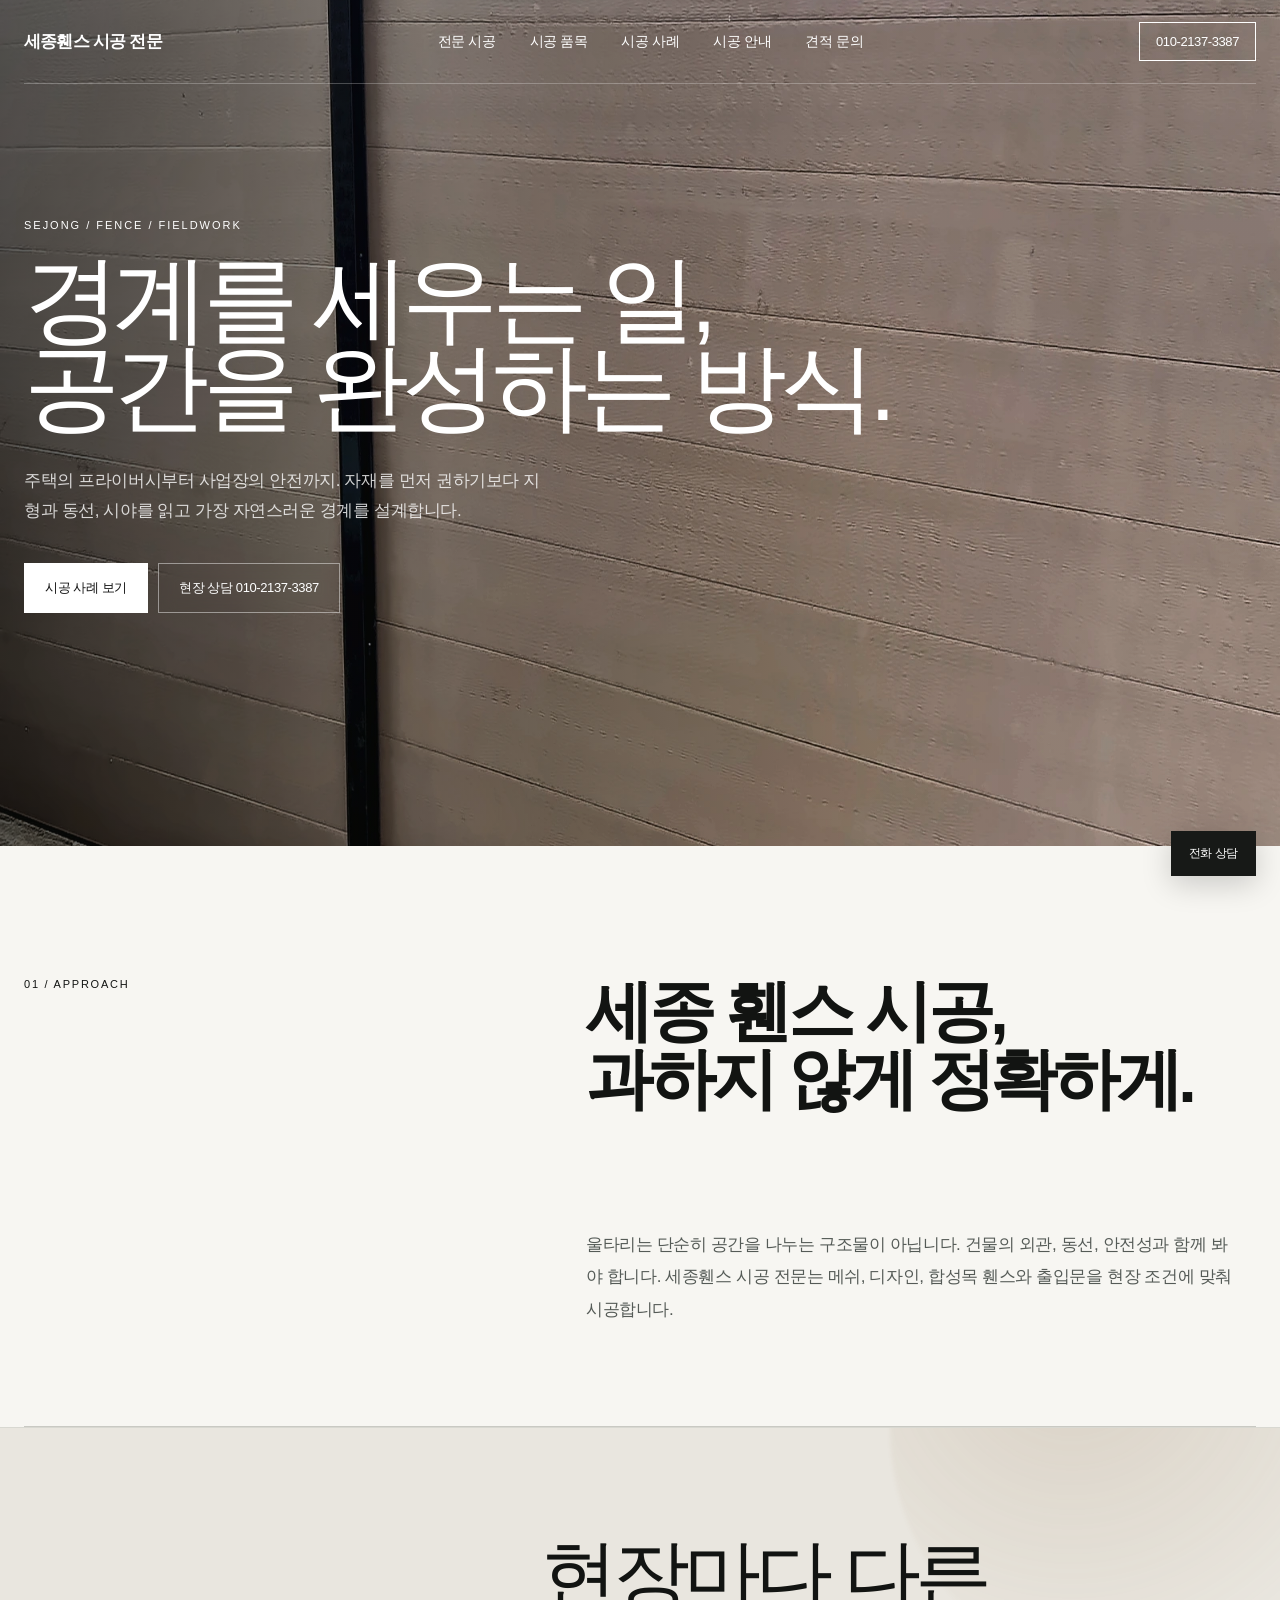
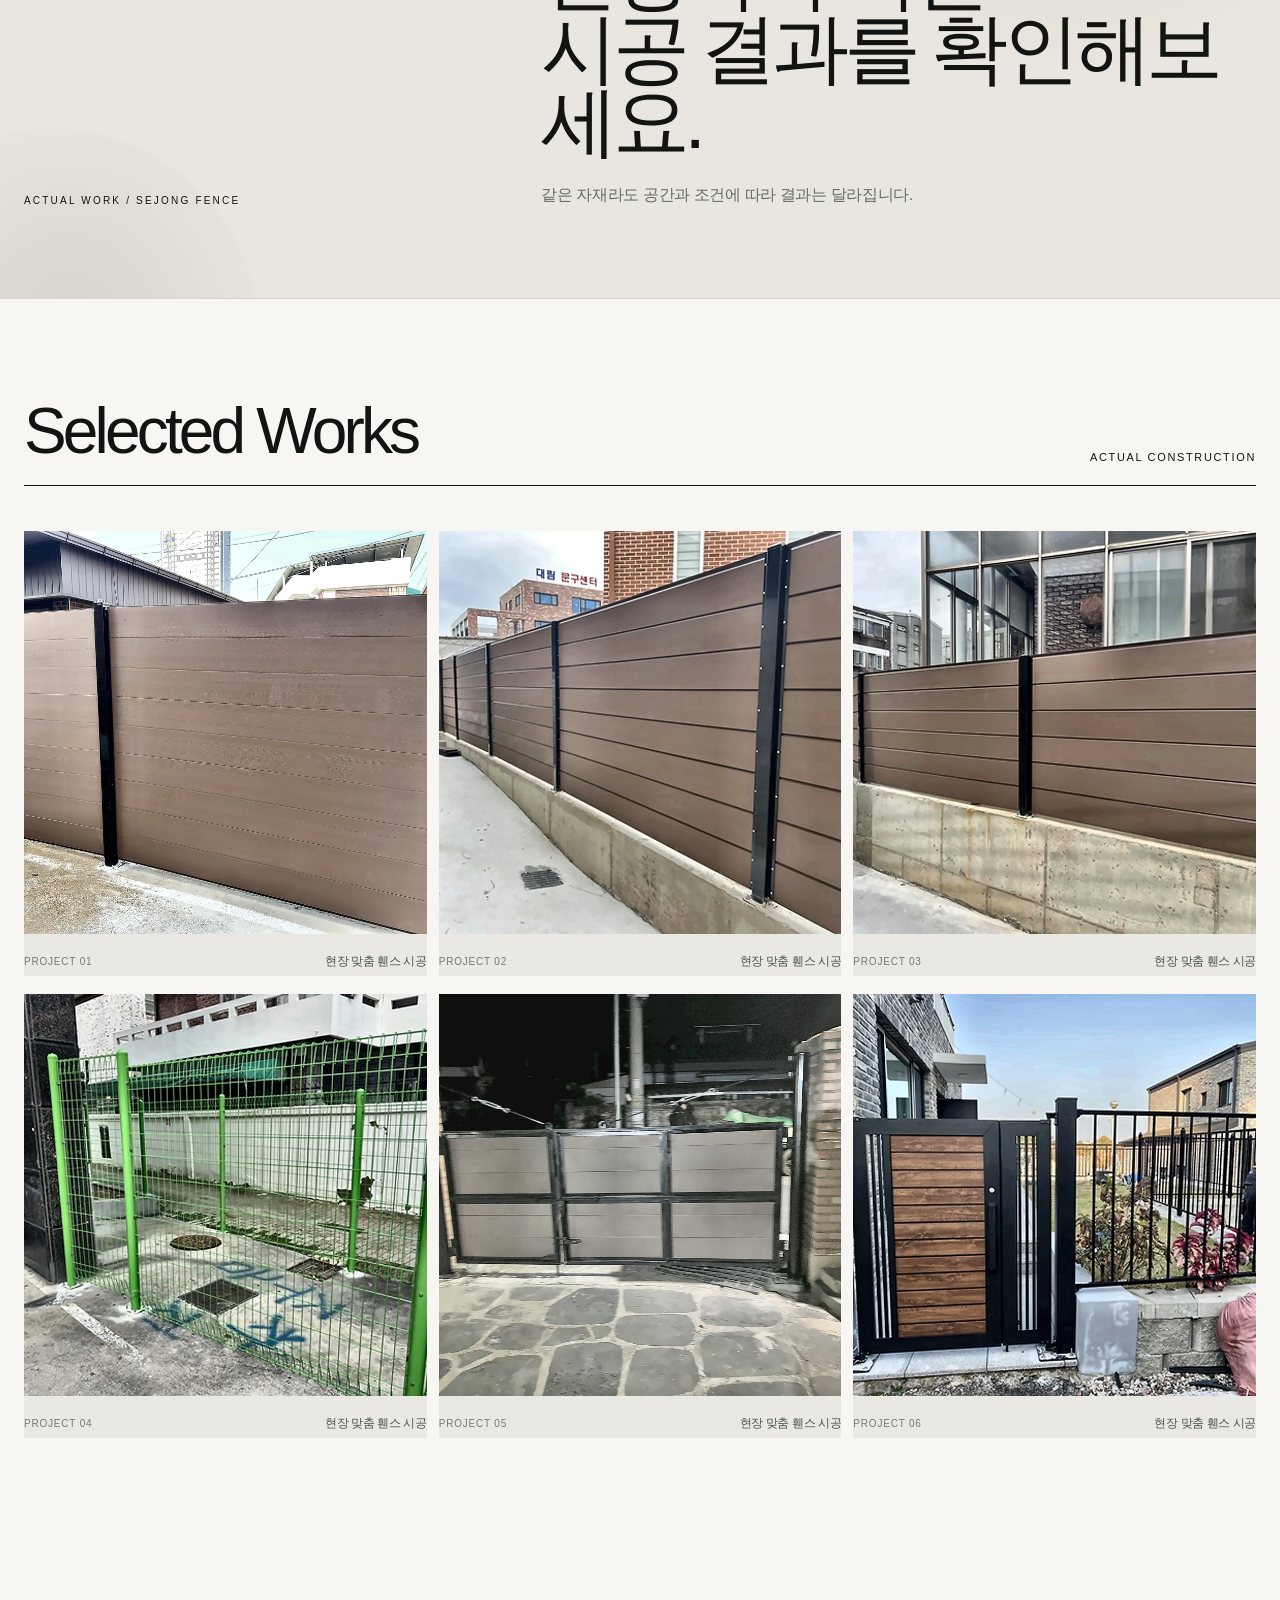
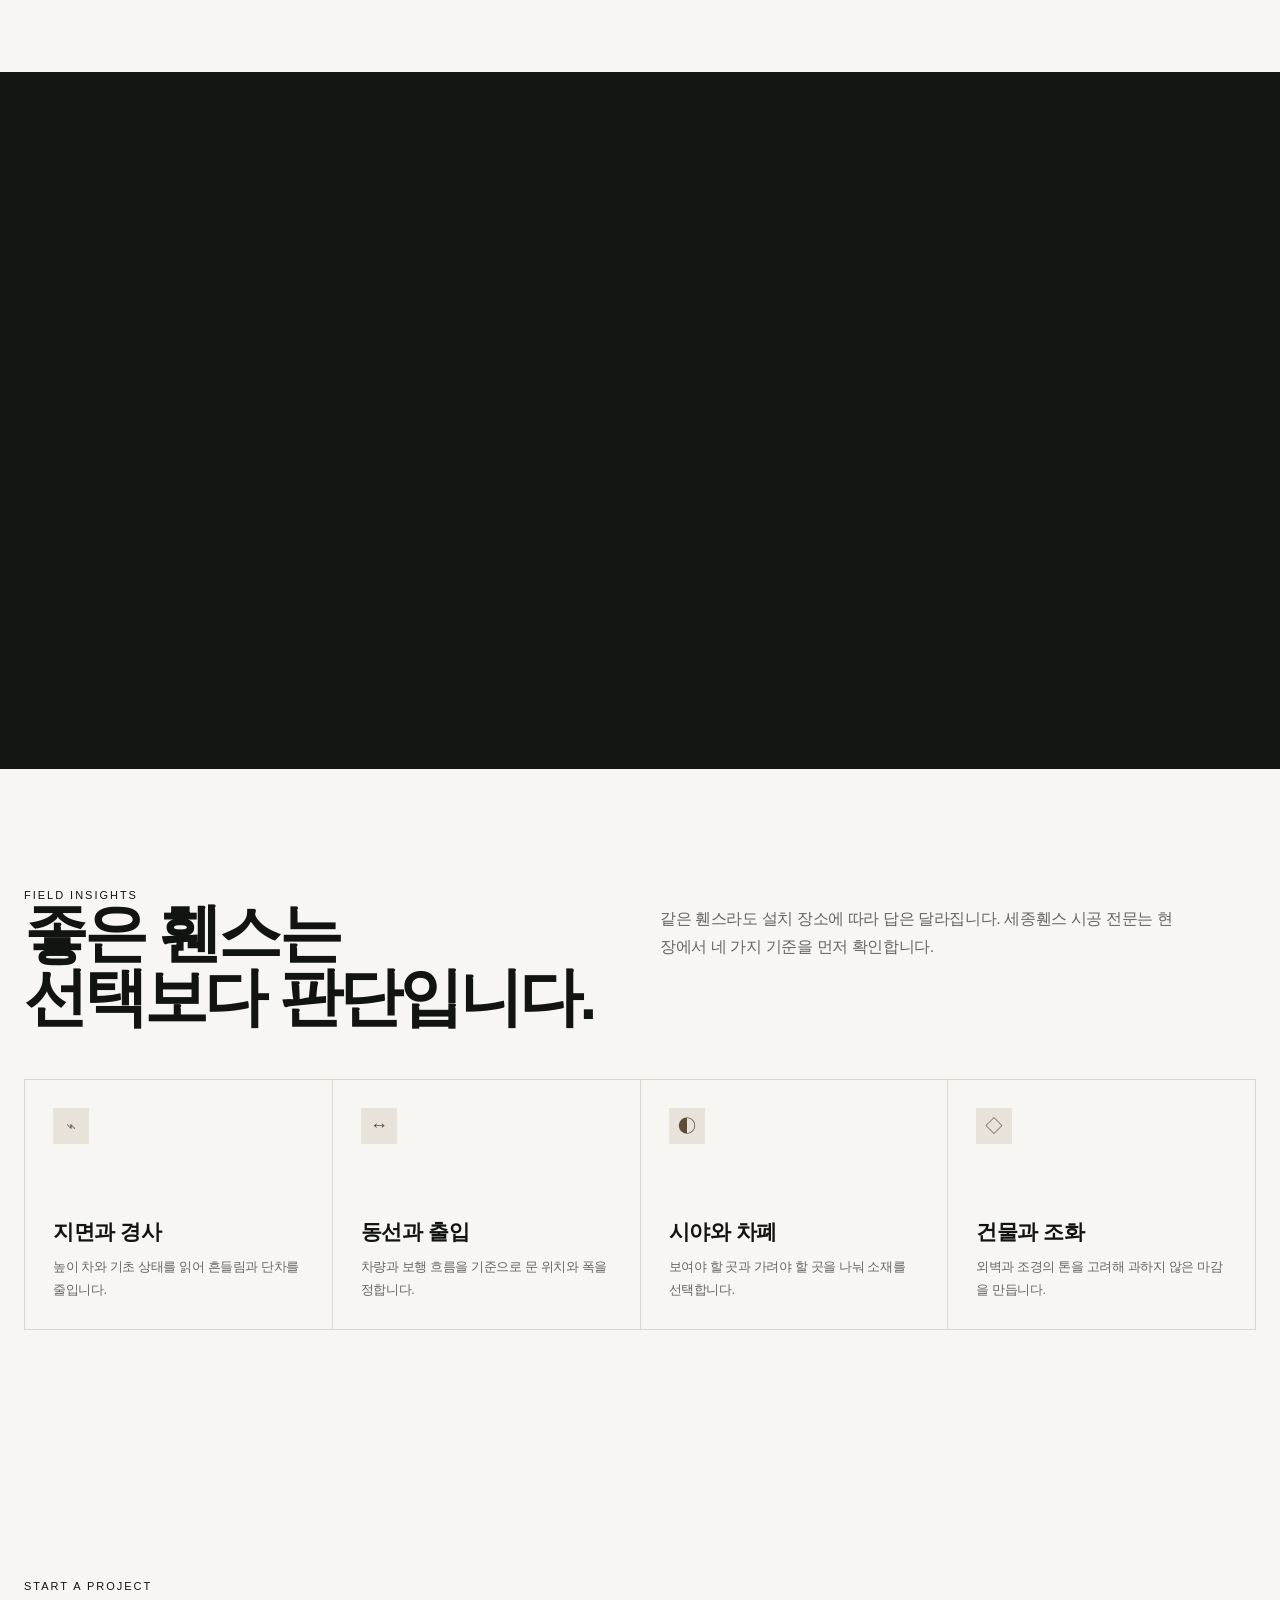
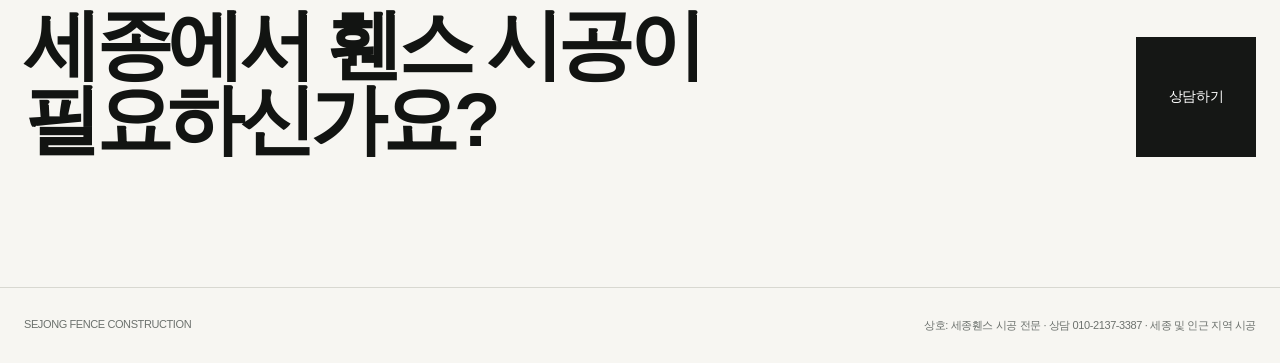
==== index.html @ a95125a5 "Add files via upload" ====
<!doctype html><html lang="ko"><head><meta charset="utf-8"><meta name="viewport" content="width=device-width,initial-scale=1"><title>세종휀스 시공 전문</title><meta name="description" content="세종 휀스 시공 전문. 합성목휀스, 메쉬휀스, 디자인휀스, 대문과 울타리를 현장에 맞춰 시공합니다."><meta name="keywords" content="세종휀스, 세종 휀스 시공, 세종펜스, 세종 울타리, 세종 메쉬휀스, 세종 합성목휀스"><meta property="og:title" content="세종휀스 시공 전문 | 세종휀스 시공 전문"><meta property="og:description" content="세종 휀스 시공 전문. 합성목휀스, 메쉬휀스, 디자인휀스, 대문과 울타리를 현장에 맞춰 시공합니다."><link rel="stylesheet" href="style.css">  <link rel="icon" type="image/png" href="favicon.png">
  <link rel="apple-touch-icon" href="assets/horangi-favicon.png">
</head><body><header class="hero"><div class="hero-bg"></div><nav class="nav wrap"><a class="brand" href="index.html">세종휀스 시공 전문</a><div class="menu"><a href="about.html">전문 시공</a><a href="types.html">시공 품목</a><a href="works.html">시공 사례</a><a href="process.html">시공 안내</a><a href="contact.html">견적 문의</a></div><a class="call" href="tel:01021373387">010-2137-3387</a></nav><div class="hero-copy wrap"><div class="eyebrow">SEJONG / FENCE / FIELDWORK</div><h1>경계를 세우는 일,<br>공간을 완성하는 방식.</h1><p>주택의 프라이버시부터 사업장의 안전까지. 자재를 먼저 권하기보다 지형과 동선, 시야를 읽고 가장 자연스러운 경계를 설계합니다.</p><div class="hero-links"><a href="works.html">시공 사례 보기</a><a href="tel:01021373387">현장 상담 010-2137-3387</a></div></div></header><main><section class="intro wrap reveal"><h2>세종 휀스 시공,<br>과하지 않게 정확하게.</h2><p>울타리는 단순히 공간을 나누는 구조물이 아닙니다. 건물의 외관, 동선, 안전성과 함께 봐야 합니다. 세종휀스 시공 전문는 메쉬, 디자인, 합성목 휀스와 출입문을 현장 조건에 맞춰 시공합니다.</p></section><section class="work-manifesto"><div class="wrap manifesto-inner reveal"><div class="manifesto-label">ACTUAL WORK / SEJONG FENCE</div><div class="manifesto-copy"><h2>현장마다 다른<br>시공 결과를 확인해보세요.</h2><p>같은 자재라도 공간과 조건에 따라 결과는 달라집니다.</p></div></div></section><section class="projects wrap"><div class="project-head reveal"><h2 class="section-title">Selected Works</h2><span>ACTUAL CONSTRUCTION</span></div><div class="gallery"><article class="tile reveal"><img src="assets/fence-01.webp" loading="lazy" alt="세종 휀스 시공 사례 1"><div class="meta"><small>PROJECT 01</small><b>현장 맞춤 휀스 시공</b></div></article><article class="tile reveal"><img src="assets/fence-02.webp" loading="lazy" alt="세종 휀스 시공 사례 2"><div class="meta"><small>PROJECT 02</small><b>현장 맞춤 휀스 시공</b></div></article><article class="tile reveal"><img src="assets/fence-03.webp" loading="lazy" alt="세종 휀스 시공 사례 3"><div class="meta"><small>PROJECT 03</small><b>현장 맞춤 휀스 시공</b></div></article><article class="tile reveal"><img src="assets/fence-04.webp" loading="lazy" alt="세종 휀스 시공 사례 4"><div class="meta"><small>PROJECT 04</small><b>현장 맞춤 휀스 시공</b></div></article><article class="tile reveal"><img src="assets/fence-05.webp" loading="lazy" alt="세종 휀스 시공 사례 5"><div class="meta"><small>PROJECT 05</small><b>현장 맞춤 휀스 시공</b></div></article><article class="tile reveal"><img src="assets/fence-06.webp" loading="lazy" alt="세종 휀스 시공 사례 6"><div class="meta"><small>PROJECT 06</small><b>현장 맞춤 휀스 시공</b></div></article><article class="tile reveal"><img src="assets/fence-07.webp" loading="lazy" alt="세종 휀스 시공 사례 7"><div class="meta"><small>PROJECT 07</small><b>현장 맞춤 휀스 시공</b></div></article><article class="tile reveal"><img src="assets/fence-08.webp" loading="lazy" alt="세종 휀스 시공 사례 8"><div class="meta"><small>PROJECT 08</small><b>현장 맞춤 휀스 시공</b></div></article><article class="tile reveal"><img src="assets/fence-09.webp" loading="lazy" alt="세종 휀스 시공 사례 9"><div class="meta"><small>PROJECT 09</small><b>현장 맞춤 휀스 시공</b></div></article></div></section><section class="craft wrap reveal"><div class="craft-head"><div><div class="kicker">CRAFT PRINCIPLES</div><h2>시공의 기준은<br>보이지 않는 곳에서 갈립니다.</h2></div><p>세종휀스 시공을 단순 설치로 끝내지 않습니다. 상담부터 마감까지 대표가 직접 기준을 세우고, 현장에서 필요한 변화는 유연하게 반영합니다.</p></div><div class="principles"><article class="principle"><div class="num"><span>01 / QUALITY</span></div><h3>시공 퀄리티와<br>결코 타협하지 않습니다.</h3><p>눈에 잘 띄지 않는 사소한 부자재까지 검증된 제품만 사용하며, 오래 두고 봐도 흐트러지지 않는 마감을 기준으로 시공합니다.</p><span class="ghost">01</span></article><article class="principle"><div class="num"><span>02 / EXPERIENCE</span></div><h3>대표가 상담부터<br>시공 마무리까지 책임집니다.</h3><p>20대 초반부터 전국 각지를 돌아다니며 펜스 시공을 진행해온 대표가 현장을 직접 확인하고 상담부터 시공 마무리까지 책임집니다.</p><span class="ghost">02</span></article><article class="principle"><div class="num"><span>03 / FLEXIBILITY</span></div><h3>현장에서 생기는 니즈까지<br>시공에 반영합니다.</h3><p>시공 중에도 원하시는 니즈가 있으실 경우 현장 조건과 안전성을 함께 고려하여 가능한 범위에서 작업에 반영합니다.</p><span class="ghost">03</span></article></div></section><section class="statement"><div class="wrap statement-grid reveal"><div><div class="kicker">DETAIL MATTERS</div><h2 class="section-title">튼튼함보다 먼저<br>현장을 봅니다.</h2></div><div><p>지면의 높이, 경사, 출입 동선과 필요한 차폐 정도까지 확인한 뒤 자재와 구조를 정합니다. 눈에 띄는 장식보다 오래 사용해도 흐트러지지 않는 균형과 마감을 중요하게 생각합니다.</p><div class="facts"><div class="fact"><b>01</b><span>현장 맞춤 상담</span></div><div class="fact"><b>02</b><span>자재별 맞춤 시공</span></div><div class="fact"><b>03</b><span>깔끔한 마감</span></div></div></div></div></section><section class="insights wrap reveal"><div class="insights-head"><div><div class="kicker">FIELD INSIGHTS</div><h2 class="section-title">좋은 휀스는<br>선택보다 판단입니다.</h2></div><p>같은 휀스라도 설치 장소에 따라 답은 달라집니다. 세종휀스 시공 전문는 현장에서 네 가지 기준을 먼저 확인합니다.</p></div><div class="insight-grid"><article class="insight"><div class="icon">⌁</div><div><h3>지면과 경사</h3><p>높이 차와 기초 상태를 읽어 흔들림과 단차를 줄입니다.</p></div></article><article class="insight"><div class="icon">↔</div><div><h3>동선과 출입</h3><p>차량과 보행 흐름을 기준으로 문 위치와 폭을 정합니다.</p></div></article><article class="insight"><div class="icon">◐</div><div><h3>시야와 차폐</h3><p>보여야 할 곳과 가려야 할 곳을 나눠 소재를 선택합니다.</p></div></article><article class="insight"><div class="icon">◇</div><div><h3>건물과 조화</h3><p>외벽과 조경의 톤을 고려해 과하지 않은 마감을 만듭니다.</p></div></article></div></section><section class="cta wrap reveal"><div><div class="kicker">START A PROJECT</div><h2>세종에서 휀스 시공이<br>필요하신가요?</h2></div><a class="round" href="tel:01021373387">상담하기</a></section></main><footer><div class="wrap footer-row"><div>SEJONG FENCE CONSTRUCTION</div><div>상호: 세종휀스 시공 전문 · 상담 010-2137-3387 · 세종 및 인근 지역 시공</div></div></footer><a class="float" href="tel:01021373387">전화 상담</a><script src="script.js"></script></body></html>
---- style.css ----
*{box-sizing:border-box}html{scroll-behavior:smooth}body{margin:0;background:#f3f2ee;color:#151816;font-family:Arial,"Noto Sans KR",sans-serif;letter-spacing:-.025em}.wrap{width:min(1240px,calc(100% - 48px));margin:auto}a{color:inherit;text-decoration:none}img{display:block;width:100%}::selection{background:#d8ff45;color:#111}.nav{height:92px;display:flex;align-items:center;justify-content:space-between;position:relative;z-index:5;border-bottom:1px solid rgba(255,255,255,.25)}.brand{font-weight:800;font-size:18px;letter-spacing:-.05em}.menu{display:flex;gap:30px;font-size:14px}.menu a{position:relative}.menu a:after{content:"";position:absolute;left:0;bottom:-7px;width:0;height:1px;background:currentColor;transition:.35s}.menu a:hover:after{width:100%}.call{font-size:13px;border:1px solid currentColor;padding:10px 15px;border-radius:99px}.hero{min-height:94vh;position:relative;color:#fff;overflow:hidden}.hero-bg{position:absolute;inset:0;background:linear-gradient(90deg,rgba(10,14,11,.78) 0%,rgba(10,14,11,.18) 58%,rgba(10,14,11,.05)),url('assets/hero-composite.webp') center/cover;transform:scale(1.03);animation:heroZoom 9s ease-out forwards}@keyframes heroZoom{to{transform:scale(1)}}.hero-copy{position:relative;z-index:2;padding:15vh 0 80px}.eyebrow,.kicker{font-size:11px;letter-spacing:.18em;text-transform:uppercase}.hero h1{font-size:clamp(54px,7.5vw,118px);line-height:.92;letter-spacing:-.075em;margin:24px 0 34px;max-width:1040px;font-weight:650}.hero-copy>p{max-width:520px;font-size:17px;line-height:1.8;color:rgba(255,255,255,.8)}.hero-links{display:flex;gap:10px;margin-top:36px}.hero-links a{padding:15px 20px;border:1px solid rgba(255,255,255,.45);border-radius:99px;font-size:13px;backdrop-filter:blur(8px)}.hero-links a:first-child{background:#d8ff45;color:#111;border-color:#d8ff45}.intro{display:grid;grid-template-columns:.8fr 1.2fr;gap:9vw;padding:150px 0 110px;border-bottom:1px solid #c9c9c3}.intro:before{content:"01 / APPROACH";font-size:11px;letter-spacing:.16em}.intro h2{font-size:clamp(42px,5.2vw,76px);line-height:1.02;letter-spacing:-.065em;margin:0}.intro p{grid-column:2;font-size:17px;line-height:1.9;max-width:650px;margin:0;color:#555b57}.projects{padding:110px 0}.project-head{display:flex;justify-content:space-between;align-items:end;margin-bottom:45px}.section-title{font-size:clamp(42px,5vw,72px);line-height:1;letter-spacing:-.06em;margin:0}.project-head span{font-size:11px;letter-spacing:.15em}.gallery{display:grid;grid-template-columns:repeat(12,1fr);gap:16px}.tile{position:relative;overflow:hidden;background:#ddd}.tile:nth-child(1){grid-column:span 7}.tile:nth-child(2){grid-column:span 5}.tile:nth-child(3){grid-column:span 4}.tile:nth-child(4){grid-column:span 4}.tile:nth-child(5){grid-column:span 4}.tile:nth-child(n+6){grid-column:span 3}.tile img{aspect-ratio:1/1;object-fit:cover;transition:transform .8s cubic-bezier(.2,.8,.2,1),filter .5s}.tile:hover img{transform:scale(1.035);filter:contrast(1.04)}.meta{position:absolute;left:14px;right:14px;bottom:14px;padding:13px 15px;display:flex;justify-content:space-between;align-items:center;background:rgba(246,246,240,.9);backdrop-filter:blur(12px);font-size:12px}.meta small{letter-spacing:.08em;color:#777}.meta b{font-size:12px}.statement{background:#171b18;color:#eef0e9;padding:135px 0}.statement-grid{display:grid;grid-template-columns:1.1fr .9fr;gap:9vw}.statement .kicker{color:#d8ff45;margin-bottom:22px}.statement p{font-size:18px;line-height:1.9;color:#aeb5af;margin-top:55px}.facts{margin-top:55px;border-top:1px solid #3a3e3a}.fact{display:grid;grid-template-columns:60px 1fr auto;align-items:center;padding:23px 0;border-bottom:1px solid #3a3e3a}.fact b{font-size:12px;color:#d8ff45}.fact span{font-size:15px}.fact:after{content:'↗';font-size:18px}.insights{padding:120px 0}.insights-head{display:grid;grid-template-columns:1fr 1fr;gap:40px;margin-bottom:50px}.insights-head p{line-height:1.8;color:#666;max-width:520px}.insight-grid{display:grid;grid-template-columns:repeat(4,1fr);border-top:1px solid #bbb;border-left:1px solid #bbb}.insight{min-height:250px;padding:28px;border-right:1px solid #bbb;border-bottom:1px solid #bbb;display:flex;flex-direction:column;justify-content:space-between;transition:.35s}.insight:hover{background:#d8ff45}.icon{width:42px;height:42px;border:1px solid #8e928e;border-radius:50%;display:grid;place-items:center;font-size:18px}.insight h3{font-size:21px;margin:0 0 10px}.insight p{font-size:13px;line-height:1.7;color:#666;margin:0}.insight:hover p{color:#303530}.cta{padding:130px 0;display:flex;justify-content:space-between;align-items:end}.cta h2{font-size:clamp(48px,6vw,86px);line-height:.98;letter-spacing:-.07em;margin:15px 0 0}.round{width:120px;height:120px;border-radius:50%;display:grid;place-items:center;background:#d8ff45;font-size:14px;transition:.4s}.round:hover{transform:rotate(-8deg) scale(1.05)}footer{padding:30px 0;border-top:1px solid #c9c9c3;font-size:11px;color:#6c716d}.footer-row{display:flex;justify-content:space-between;gap:30px}.float{position:fixed;right:24px;bottom:24px;z-index:10;background:#151816;color:#fff;padding:14px 18px;border-radius:99px;font-size:12px;box-shadow:0 8px 30px rgba(0,0,0,.18)}.reveal{opacity:0;transform:translateY(24px);transition:opacity .85s,transform .85s}.reveal.on{opacity:1;transform:none}
/* sub pages */body:not(:has(.hero)){padding-top:0}.subhero{padding:120px 0 80px}.subhero h1{font-size:clamp(52px,7vw,96px);letter-spacing:-.07em;line-height:.95;margin:15px 0}.subhero p{max-width:620px;line-height:1.8;color:#666}.cards{display:grid;grid-template-columns:repeat(3,1fr);gap:16px;padding-bottom:100px}.card{padding:28px;border:1px solid #c9c9c3;min-height:240px}.card h3{font-size:24px}.card p{line-height:1.8;color:#666}.plainnav{color:#151816;border-bottom:1px solid #c9c9c3}.plainnav .nav{border-bottom:0}
@media(max-width:800px){.wrap{width:min(100% - 28px,1240px)}.nav{height:72px}.menu{display:none}.brand{font-size:16px}.call{font-size:11px}.hero{min-height:82vh}.hero-copy{padding-top:14vh}.hero h1{font-size:52px}.hero-copy>p{font-size:15px}.intro{grid-template-columns:1fr;padding:90px 0 70px;gap:25px}.intro h2,.intro p{grid-column:1}.gallery{grid-template-columns:1fr 1fr}.tile,.tile:nth-child(n){grid-column:span 1}.tile:first-child{grid-column:span 2}.meta{position:static}.meta b{display:none}.statement{padding:90px 0}.statement-grid,.insights-head{grid-template-columns:1fr}.statement p{margin-top:15px}.insight-grid{grid-template-columns:1fr 1fr}.insight{min-height:210px}.cta{padding:90px 0;align-items:center}.round{width:92px;height:92px}.footer-row{display:block;line-height:1.8}.float{right:14px;bottom:14px}.cards{grid-template-columns:1fr}}
/* v5 refined editorial system */
:root{--paper:#f7f6f2;--ink:#121412;--muted:#6f746f;--line:#d8d8d1;--accent:#8d6b45}
body{background:var(--paper);color:var(--ink)}
.nav{height:84px;border-bottom:1px solid rgba(20,22,20,.12)}
.hero .nav{border-bottom-color:rgba(255,255,255,.25)}
.brand{font-size:17px;letter-spacing:-.045em}.menu{gap:34px}.call{border-radius:0;padding:11px 16px}
.hero-bg{background:linear-gradient(90deg,rgba(8,10,8,.66),rgba(8,10,8,.06) 68%),url('assets/hero-composite.webp') center/cover}
.hero h1{font-weight:520;letter-spacing:-.068em}.hero-links a{border-radius:0}.hero-links a:first-child{background:#fff;color:#111;border-color:#fff}
.intro{padding:132px 0 100px}.statement{background:#141614}.statement .kicker,.fact b{color:#c8a87e}
.gallery{grid-template-columns:repeat(3,minmax(0,1fr));gap:12px}
.tile,.tile:nth-child(1),.tile:nth-child(2),.tile:nth-child(3),.tile:nth-child(4),.tile:nth-child(5),.tile:nth-child(n+6){grid-column:auto!important;background:#e9e8e2;overflow:hidden}
.tile img{width:100%;aspect-ratio:1/1;object-fit:cover;object-position:center;filter:saturate(.94) contrast(1.02);transition:transform .75s cubic-bezier(.16,1,.3,1),filter .4s}
.tile:hover img{transform:scale(1.025);filter:saturate(1) contrast(1.04)}
.meta{position:static;min-height:48px;margin:0;padding:14px 4px;background:transparent;backdrop-filter:none;border-top:1px solid var(--line)}
.meta small{font-size:10px}.meta b{font-weight:500;color:#4f544f}
.projects{padding:76px 0 120px}.subhero{padding-top:110px;padding-bottom:68px;border-bottom:1px solid var(--line)}
.subhero h1{font-size:clamp(58px,8vw,112px);font-weight:500;letter-spacing:-.075em;margin:14px 0 24px}.subhero .copy{max-width:580px;color:var(--muted);line-height:1.8}
.insight-grid{border-color:var(--line)}.insight{border-color:var(--line);background:transparent}.insight:hover{background:#ece8e0}.icon{border:0;border-radius:0;width:36px;height:36px;background:#e8e3da;color:#5f4c36}.round{background:#151715;color:#fff;border-radius:0}.float{border-radius:0;background:#171917}
footer{border-top-color:var(--line)}
@media(max-width:900px){.gallery{grid-template-columns:repeat(2,minmax(0,1fr))}}
@media(max-width:560px){.gallery{grid-template-columns:1fr}.tile:first-child{grid-column:auto!important}.subhero{padding-top:72px}.meta b{display:block}.gallery{gap:22px}}
/* v6 art-direction: motion field + numbered craft principles */
.work-manifesto{position:relative;overflow:hidden;padding:110px 0 92px;background:#e9e6df;border-top:1px solid var(--line);border-bottom:1px solid var(--line)}
.work-manifesto:before,.work-manifesto:after{content:"";position:absolute;border-radius:50%;filter:blur(2px);opacity:.65;pointer-events:none}
.work-manifesto:before{width:520px;height:520px;right:-130px;top:-260px;background:radial-gradient(circle at 35% 35%,rgba(141,107,69,.26),rgba(141,107,69,0) 68%);animation:driftA 11s ease-in-out infinite alternate}
.work-manifesto:after{width:420px;height:420px;left:-160px;bottom:-250px;background:radial-gradient(circle at 55% 45%,rgba(18,20,18,.12),rgba(18,20,18,0) 70%);animation:driftB 14s ease-in-out infinite alternate}
@keyframes driftA{to{transform:translate(-80px,70px) scale(1.12)}}@keyframes driftB{to{transform:translate(110px,-55px) scale(.9)}}
.manifesto-inner{position:relative;z-index:1;display:grid;grid-template-columns:.72fr 1.28fr;gap:9vw;align-items:end}.manifesto-label{font-size:10px;letter-spacing:.22em;text-transform:uppercase}.manifesto-copy h2{font-size:clamp(44px,6vw,88px);font-weight:500;line-height:.96;letter-spacing:-.07em;margin:0}.manifesto-copy p{margin:26px 0 0;font-size:16px;color:#666b66}
.craft{padding:130px 0}.craft-head{display:grid;grid-template-columns:1fr .75fr;gap:9vw;align-items:end;margin-bottom:54px}.craft-head h2{font-size:clamp(46px,6vw,84px);font-weight:500;line-height:.96;letter-spacing:-.07em;margin:12px 0 0}.craft-head p{margin:0;color:var(--muted);line-height:1.9;max-width:520px}.principles{display:grid;grid-template-columns:repeat(12,1fr);border-top:1px solid var(--ink)}.principle{position:relative;min-height:330px;padding:24px 24px 30px;border-bottom:1px solid var(--line);overflow:hidden;transition:background .4s,transform .4s}.principle:nth-child(1){grid-column:span 5;border-right:1px solid var(--line)}.principle:nth-child(2){grid-column:span 7}.principle:nth-child(3){grid-column:3/span 8;border-left:1px solid var(--line);border-right:1px solid var(--line)}.principle:hover{background:#ece8e0}.principle .num{display:flex;justify-content:space-between;align-items:center;font-size:11px;letter-spacing:.16em;color:#777}.principle .num:after{content:'↗';font-size:18px;letter-spacing:0;color:#111;transition:transform .35s}.principle:hover .num:after{transform:translate(5px,-5px)}.principle h3{font-size:clamp(28px,3vw,44px);font-weight:520;letter-spacing:-.055em;line-height:1.08;margin:110px 0 18px;max-width:520px}.principle p{font-size:15px;line-height:1.85;color:#666b66;max-width:570px;margin:0}.principle .ghost{position:absolute;right:18px;bottom:-35px;font-size:150px;line-height:1;color:rgba(18,20,18,.035);font-weight:700;letter-spacing:-.08em;pointer-events:none}
.projects{padding-top:100px}.project-head{border-bottom:1px solid var(--ink);padding-bottom:22px}.project-head .section-title{font-weight:500}.gallery{gap:18px 12px}.meta{border-top:0;padding:13px 0 0;min-height:42px}.tile img{background:#deddd7}
@media(max-width:800px){.manifesto-inner,.craft-head{grid-template-columns:1fr;gap:28px}.work-manifesto{padding:80px 0}.craft{padding:90px 0}.principles{display:block}.principle,.principle:nth-child(1),.principle:nth-child(2),.principle:nth-child(3){min-height:280px;border-left:0;border-right:0}.principle h3{margin-top:75px}}
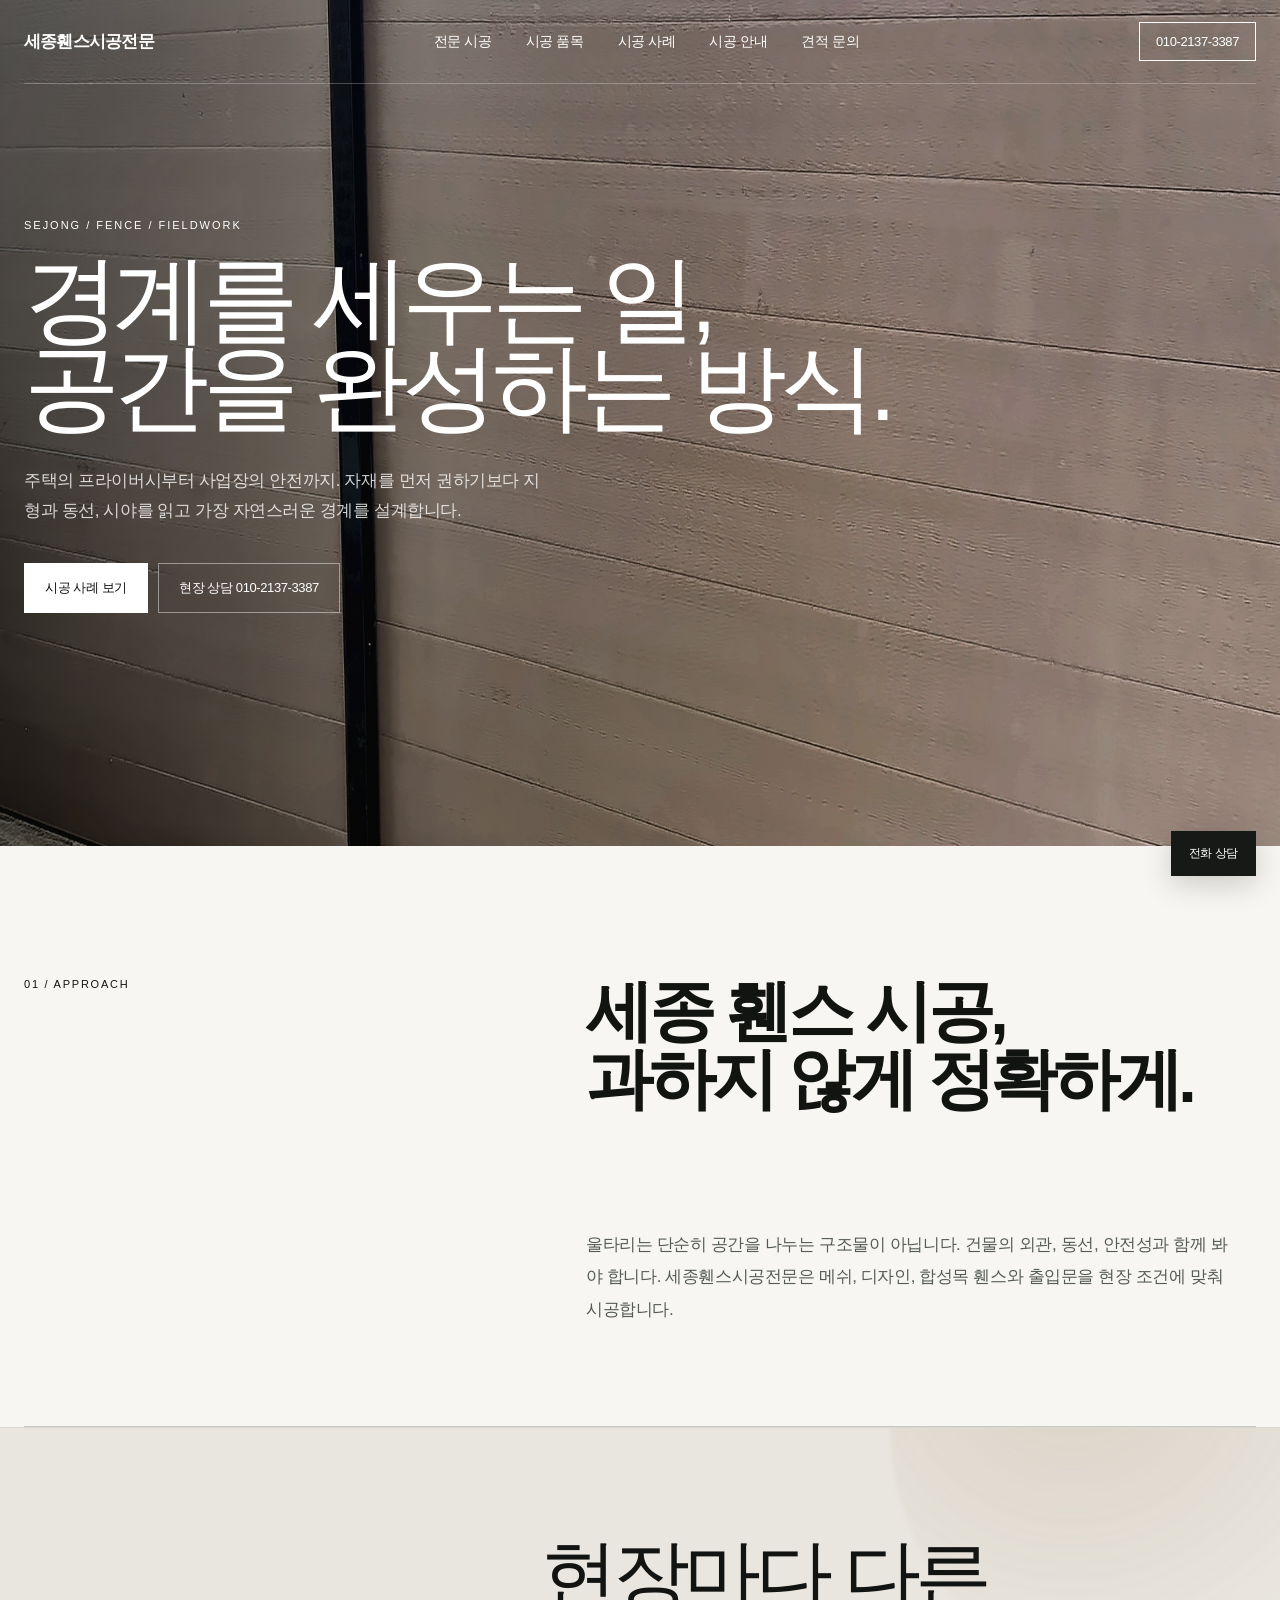
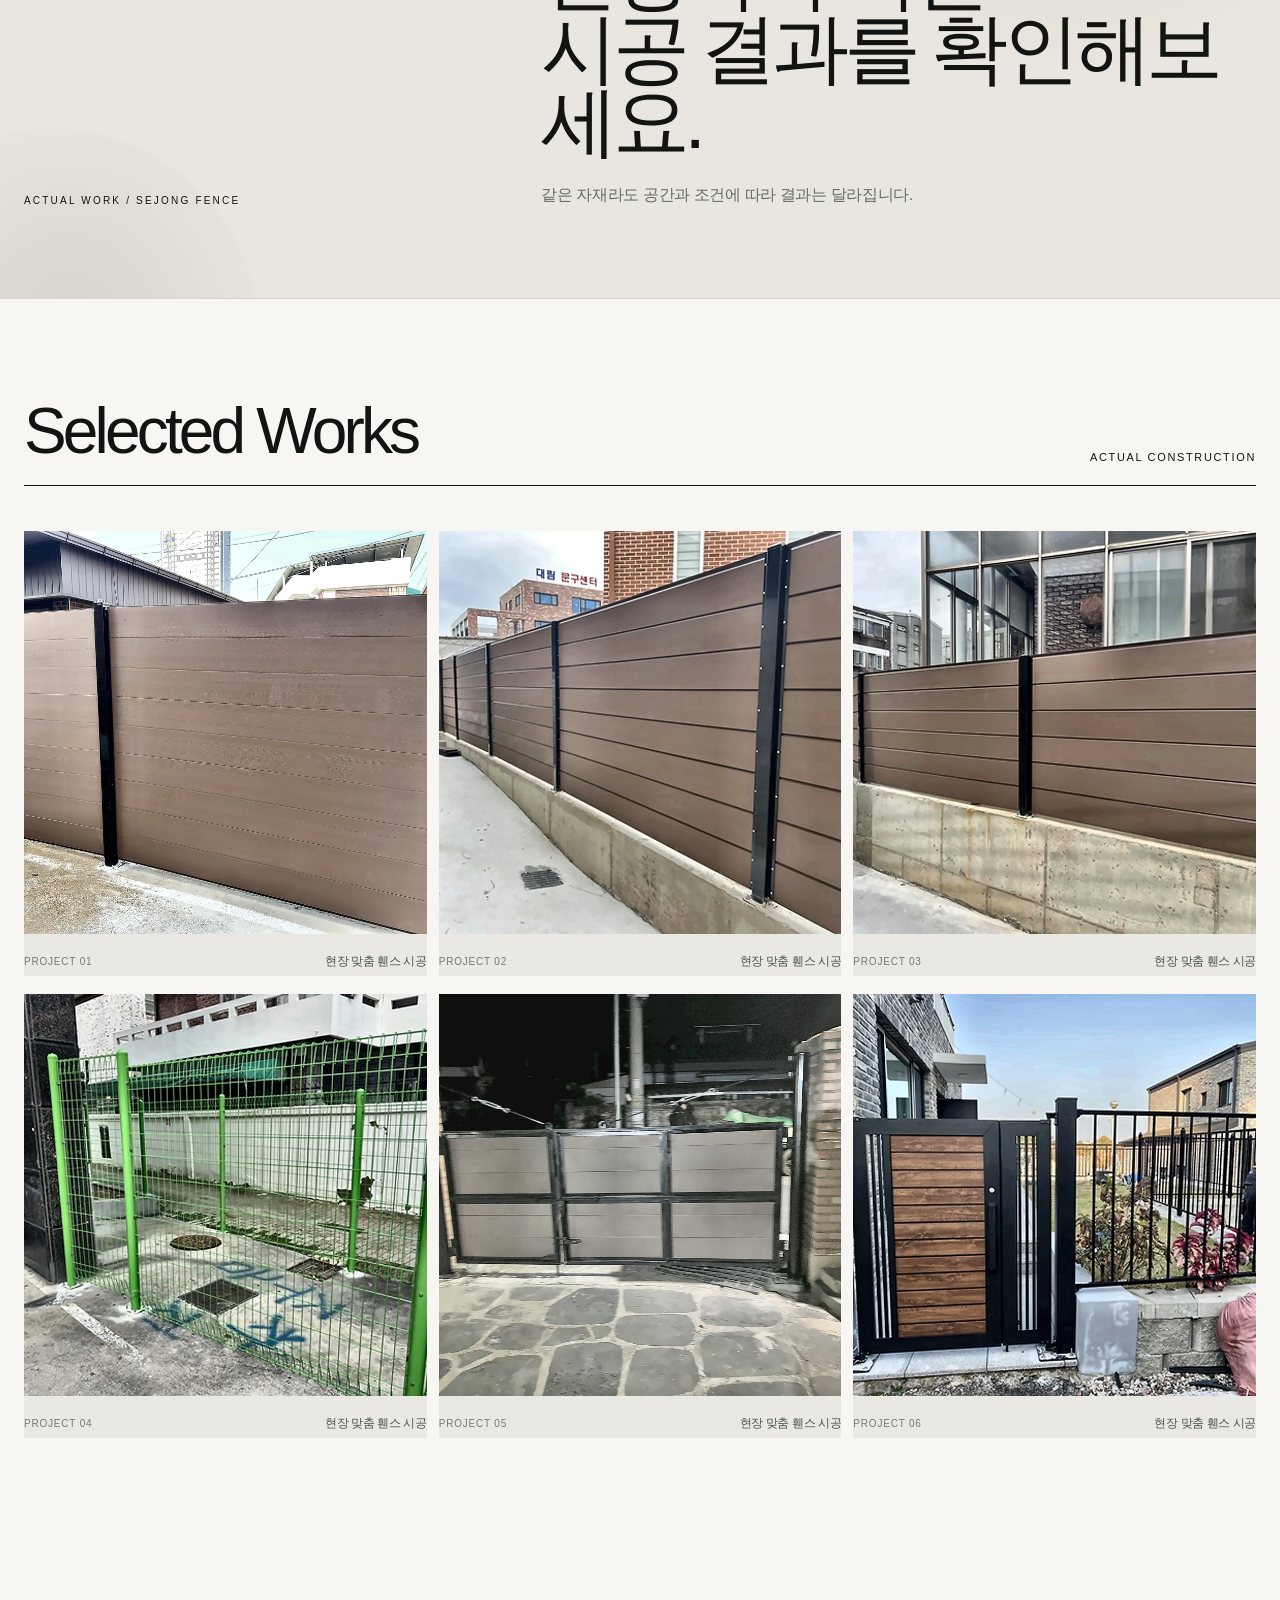
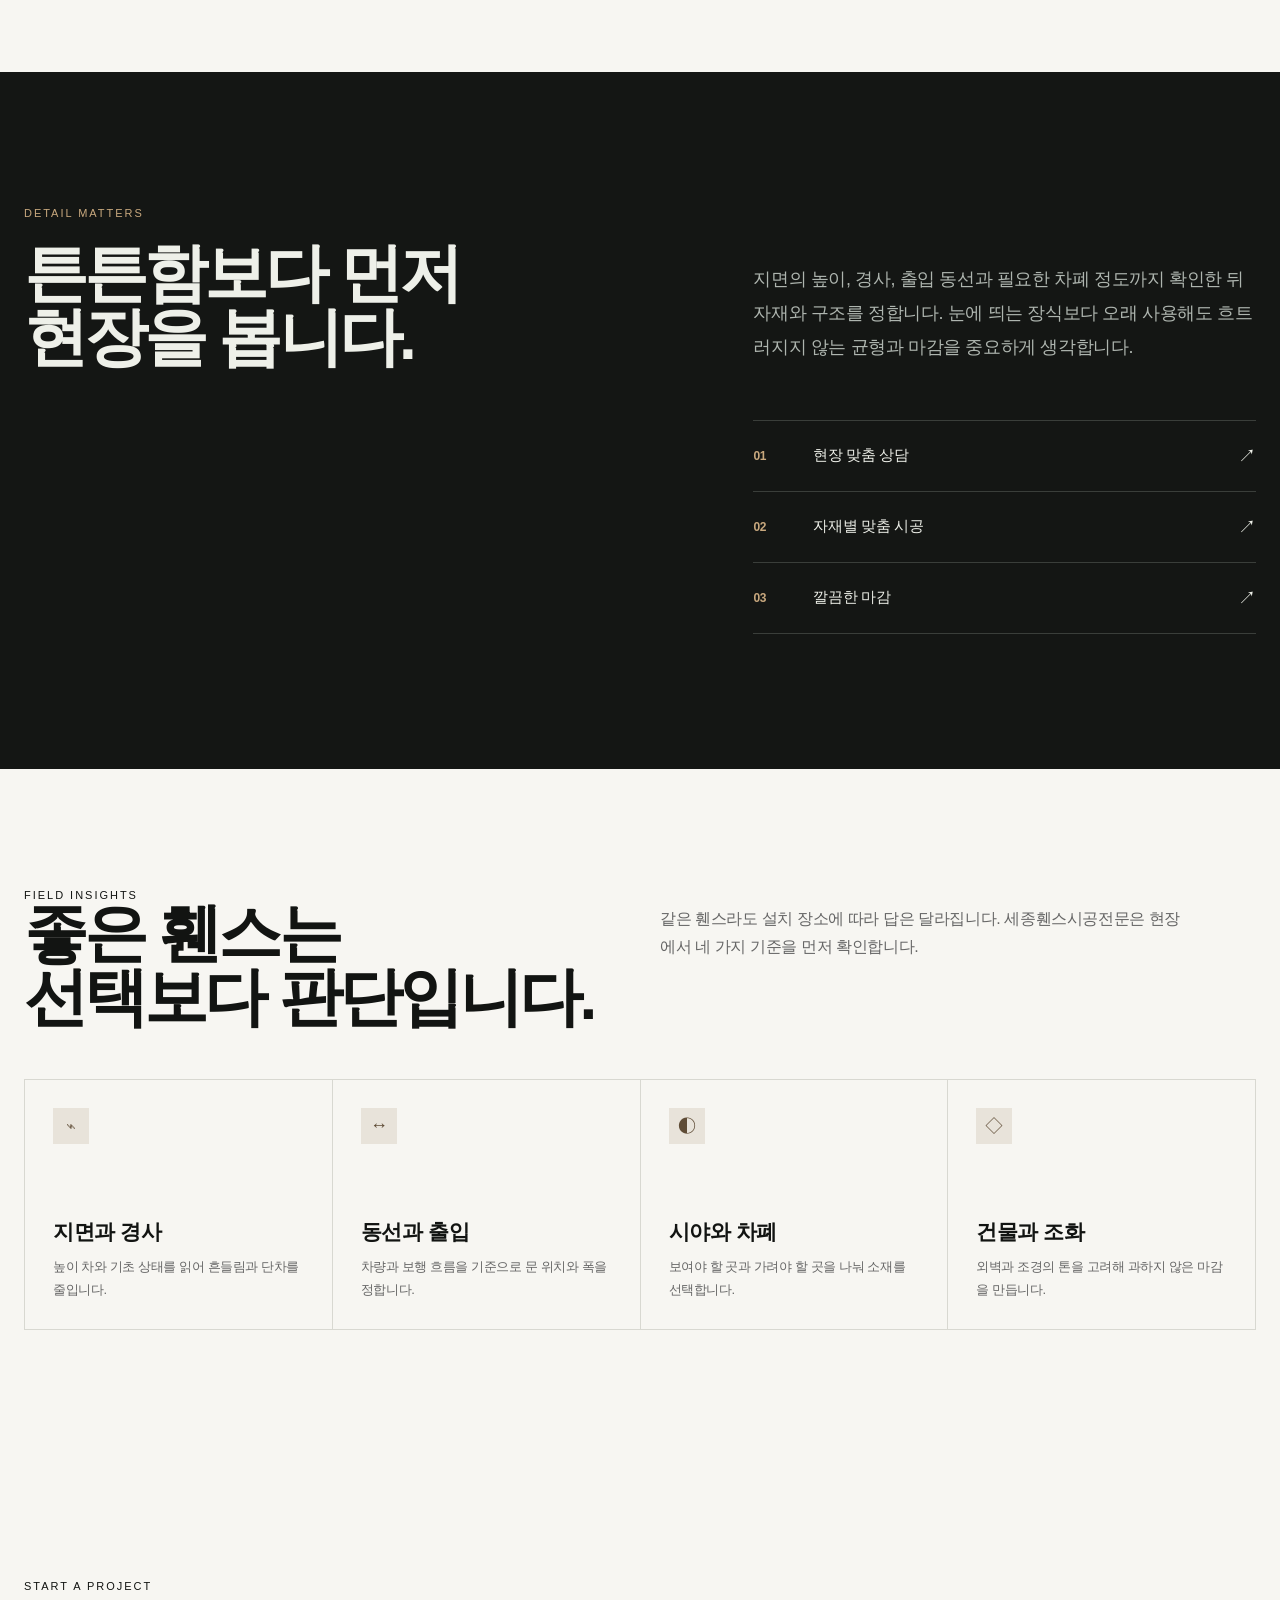
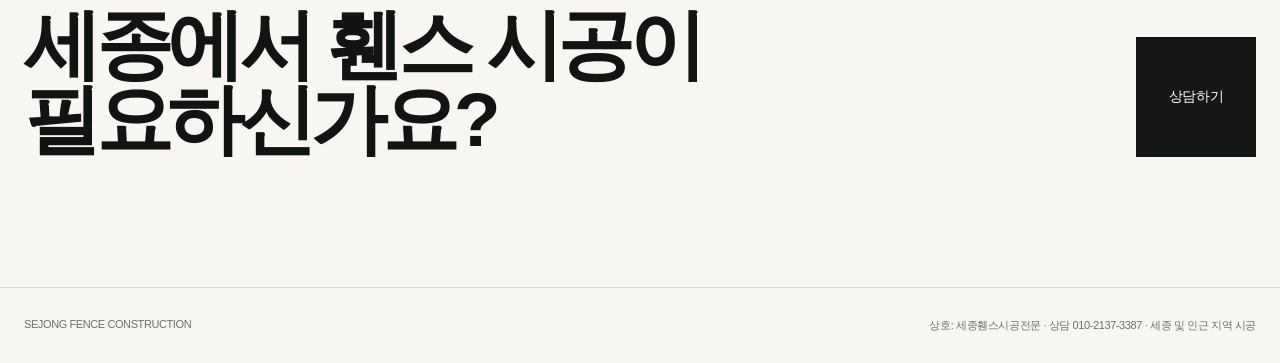
==== commit 3cec7491: "Rename site and replace tiger favicon" ====
--- a/index.html
+++ b/index.html
@@ -1,3 +1,3 @@
-<!doctype html><html lang="ko"><head><meta charset="utf-8"><meta name="viewport" content="width=device-width,initial-scale=1"><title>세종휀스 시공 전문</title><meta name="description" content="세종 휀스 시공 전문. 합성목휀스, 메쉬휀스, 디자인휀스, 대문과 울타리를 현장에 맞춰 시공합니다."><meta name="keywords" content="세종휀스, 세종 휀스 시공, 세종펜스, 세종 울타리, 세종 메쉬휀스, 세종 합성목휀스"><meta property="og:title" content="세종휀스 시공 전문 | 세종휀스 시공 전문"><meta property="og:description" content="세종 휀스 시공 전문. 합성목휀스, 메쉬휀스, 디자인휀스, 대문과 울타리를 현장에 맞춰 시공합니다."><link rel="stylesheet" href="style.css">  <link rel="icon" type="image/png" href="favicon.png">
-  <link rel="apple-touch-icon" href="assets/horangi-favicon.png">
-</head><body><header class="hero"><div class="hero-bg"></div><nav class="nav wrap"><a class="brand" href="index.html">세종휀스 시공 전문</a><div class="menu"><a href="about.html">전문 시공</a><a href="types.html">시공 품목</a><a href="works.html">시공 사례</a><a href="process.html">시공 안내</a><a href="contact.html">견적 문의</a></div><a class="call" href="tel:01021373387">010-2137-3387</a></nav><div class="hero-copy wrap"><div class="eyebrow">SEJONG / FENCE / FIELDWORK</div><h1>경계를 세우는 일,<br>공간을 완성하는 방식.</h1><p>주택의 프라이버시부터 사업장의 안전까지. 자재를 먼저 권하기보다 지형과 동선, 시야를 읽고 가장 자연스러운 경계를 설계합니다.</p><div class="hero-links"><a href="works.html">시공 사례 보기</a><a href="tel:01021373387">현장 상담 010-2137-3387</a></div></div></header><main><section class="intro wrap reveal"><h2>세종 휀스 시공,<br>과하지 않게 정확하게.</h2><p>울타리는 단순히 공간을 나누는 구조물이 아닙니다. 건물의 외관, 동선, 안전성과 함께 봐야 합니다. 세종휀스 시공 전문는 메쉬, 디자인, 합성목 휀스와 출입문을 현장 조건에 맞춰 시공합니다.</p></section><section class="work-manifesto"><div class="wrap manifesto-inner reveal"><div class="manifesto-label">ACTUAL WORK / SEJONG FENCE</div><div class="manifesto-copy"><h2>현장마다 다른<br>시공 결과를 확인해보세요.</h2><p>같은 자재라도 공간과 조건에 따라 결과는 달라집니다.</p></div></div></section><section class="projects wrap"><div class="project-head reveal"><h2 class="section-title">Selected Works</h2><span>ACTUAL CONSTRUCTION</span></div><div class="gallery"><article class="tile reveal"><img src="assets/fence-01.webp" loading="lazy" alt="세종 휀스 시공 사례 1"><div class="meta"><small>PROJECT 01</small><b>현장 맞춤 휀스 시공</b></div></article><article class="tile reveal"><img src="assets/fence-02.webp" loading="lazy" alt="세종 휀스 시공 사례 2"><div class="meta"><small>PROJECT 02</small><b>현장 맞춤 휀스 시공</b></div></article><article class="tile reveal"><img src="assets/fence-03.webp" loading="lazy" alt="세종 휀스 시공 사례 3"><div class="meta"><small>PROJECT 03</small><b>현장 맞춤 휀스 시공</b></div></article><article class="tile reveal"><img src="assets/fence-04.webp" loading="lazy" alt="세종 휀스 시공 사례 4"><div class="meta"><small>PROJECT 04</small><b>현장 맞춤 휀스 시공</b></div></article><article class="tile reveal"><img src="assets/fence-05.webp" loading="lazy" alt="세종 휀스 시공 사례 5"><div class="meta"><small>PROJECT 05</small><b>현장 맞춤 휀스 시공</b></div></article><article class="tile reveal"><img src="assets/fence-06.webp" loading="lazy" alt="세종 휀스 시공 사례 6"><div class="meta"><small>PROJECT 06</small><b>현장 맞춤 휀스 시공</b></div></article><article class="tile reveal"><img src="assets/fence-07.webp" loading="lazy" alt="세종 휀스 시공 사례 7"><div class="meta"><small>PROJECT 07</small><b>현장 맞춤 휀스 시공</b></div></article><article class="tile reveal"><img src="assets/fence-08.webp" loading="lazy" alt="세종 휀스 시공 사례 8"><div class="meta"><small>PROJECT 08</small><b>현장 맞춤 휀스 시공</b></div></article><article class="tile reveal"><img src="assets/fence-09.webp" loading="lazy" alt="세종 휀스 시공 사례 9"><div class="meta"><small>PROJECT 09</small><b>현장 맞춤 휀스 시공</b></div></article></div></section><section class="craft wrap reveal"><div class="craft-head"><div><div class="kicker">CRAFT PRINCIPLES</div><h2>시공의 기준은<br>보이지 않는 곳에서 갈립니다.</h2></div><p>세종휀스 시공을 단순 설치로 끝내지 않습니다. 상담부터 마감까지 대표가 직접 기준을 세우고, 현장에서 필요한 변화는 유연하게 반영합니다.</p></div><div class="principles"><article class="principle"><div class="num"><span>01 / QUALITY</span></div><h3>시공 퀄리티와<br>결코 타협하지 않습니다.</h3><p>눈에 잘 띄지 않는 사소한 부자재까지 검증된 제품만 사용하며, 오래 두고 봐도 흐트러지지 않는 마감을 기준으로 시공합니다.</p><span class="ghost">01</span></article><article class="principle"><div class="num"><span>02 / EXPERIENCE</span></div><h3>대표가 상담부터<br>시공 마무리까지 책임집니다.</h3><p>20대 초반부터 전국 각지를 돌아다니며 펜스 시공을 진행해온 대표가 현장을 직접 확인하고 상담부터 시공 마무리까지 책임집니다.</p><span class="ghost">02</span></article><article class="principle"><div class="num"><span>03 / FLEXIBILITY</span></div><h3>현장에서 생기는 니즈까지<br>시공에 반영합니다.</h3><p>시공 중에도 원하시는 니즈가 있으실 경우 현장 조건과 안전성을 함께 고려하여 가능한 범위에서 작업에 반영합니다.</p><span class="ghost">03</span></article></div></section><section class="statement"><div class="wrap statement-grid reveal"><div><div class="kicker">DETAIL MATTERS</div><h2 class="section-title">튼튼함보다 먼저<br>현장을 봅니다.</h2></div><div><p>지면의 높이, 경사, 출입 동선과 필요한 차폐 정도까지 확인한 뒤 자재와 구조를 정합니다. 눈에 띄는 장식보다 오래 사용해도 흐트러지지 않는 균형과 마감을 중요하게 생각합니다.</p><div class="facts"><div class="fact"><b>01</b><span>현장 맞춤 상담</span></div><div class="fact"><b>02</b><span>자재별 맞춤 시공</span></div><div class="fact"><b>03</b><span>깔끔한 마감</span></div></div></div></div></section><section class="insights wrap reveal"><div class="insights-head"><div><div class="kicker">FIELD INSIGHTS</div><h2 class="section-title">좋은 휀스는<br>선택보다 판단입니다.</h2></div><p>같은 휀스라도 설치 장소에 따라 답은 달라집니다. 세종휀스 시공 전문는 현장에서 네 가지 기준을 먼저 확인합니다.</p></div><div class="insight-grid"><article class="insight"><div class="icon">⌁</div><div><h3>지면과 경사</h3><p>높이 차와 기초 상태를 읽어 흔들림과 단차를 줄입니다.</p></div></article><article class="insight"><div class="icon">↔</div><div><h3>동선과 출입</h3><p>차량과 보행 흐름을 기준으로 문 위치와 폭을 정합니다.</p></div></article><article class="insight"><div class="icon">◐</div><div><h3>시야와 차폐</h3><p>보여야 할 곳과 가려야 할 곳을 나눠 소재를 선택합니다.</p></div></article><article class="insight"><div class="icon">◇</div><div><h3>건물과 조화</h3><p>외벽과 조경의 톤을 고려해 과하지 않은 마감을 만듭니다.</p></div></article></div></section><section class="cta wrap reveal"><div><div class="kicker">START A PROJECT</div><h2>세종에서 휀스 시공이<br>필요하신가요?</h2></div><a class="round" href="tel:01021373387">상담하기</a></section></main><footer><div class="wrap footer-row"><div>SEJONG FENCE CONSTRUCTION</div><div>상호: 세종휀스 시공 전문 · 상담 010-2137-3387 · 세종 및 인근 지역 시공</div></div></footer><a class="float" href="tel:01021373387">전화 상담</a><script src="script.js"></script></body></html>+<!doctype html><html lang="ko"><head><meta charset="utf-8"><meta name="viewport" content="width=device-width,initial-scale=1"><title>세종휀스시공전문</title><meta name="description" content="세종 휀스 시공 전문. 합성목휀스, 메쉬휀스, 디자인휀스, 대문과 울타리를 현장에 맞춰 시공합니다."><meta name="keywords" content="세종휀스, 세종 휀스 시공, 세종펜스, 세종 울타리, 세종 메쉬휀스, 세종 합성목휀스"><meta property="og:title" content="세종휀스시공전문"><meta property="og:description" content="세종 휀스 시공 전문. 합성목휀스, 메쉬휀스, 디자인휀스, 대문과 울타리를 현장에 맞춰 시공합니다."><link rel="stylesheet" href="style.css">  <link rel="icon" type="image/png" href="favicon.png">
+  <link rel="apple-touch-icon" href="assets/sejong-fence-icon.png">
+</head><body><header class="hero"><div class="hero-bg"></div><nav class="nav wrap"><a class="brand" href="index.html">세종휀스시공전문</a><div class="menu"><a href="about.html">전문 시공</a><a href="types.html">시공 품목</a><a href="works.html">시공 사례</a><a href="process.html">시공 안내</a><a href="contact.html">견적 문의</a></div><a class="call" href="tel:01021373387">010-2137-3387</a></nav><div class="hero-copy wrap"><div class="eyebrow">SEJONG / FENCE / FIELDWORK</div><h1>경계를 세우는 일,<br>공간을 완성하는 방식.</h1><p>주택의 프라이버시부터 사업장의 안전까지. 자재를 먼저 권하기보다 지형과 동선, 시야를 읽고 가장 자연스러운 경계를 설계합니다.</p><div class="hero-links"><a href="works.html">시공 사례 보기</a><a href="tel:01021373387">현장 상담 010-2137-3387</a></div></div></header><main><section class="intro wrap reveal"><h2>세종 휀스 시공,<br>과하지 않게 정확하게.</h2><p>울타리는 단순히 공간을 나누는 구조물이 아닙니다. 건물의 외관, 동선, 안전성과 함께 봐야 합니다. 세종휀스시공전문은 메쉬, 디자인, 합성목 휀스와 출입문을 현장 조건에 맞춰 시공합니다.</p></section><section class="work-manifesto"><div class="wrap manifesto-inner reveal"><div class="manifesto-label">ACTUAL WORK / SEJONG FENCE</div><div class="manifesto-copy"><h2>현장마다 다른<br>시공 결과를 확인해보세요.</h2><p>같은 자재라도 공간과 조건에 따라 결과는 달라집니다.</p></div></div></section><section class="projects wrap"><div class="project-head reveal"><h2 class="section-title">Selected Works</h2><span>ACTUAL CONSTRUCTION</span></div><div class="gallery"><article class="tile reveal"><img src="assets/fence-01.webp" loading="lazy" alt="세종 휀스 시공 사례 1"><div class="meta"><small>PROJECT 01</small><b>현장 맞춤 휀스 시공</b></div></article><article class="tile reveal"><img src="assets/fence-02.webp" loading="lazy" alt="세종 휀스 시공 사례 2"><div class="meta"><small>PROJECT 02</small><b>현장 맞춤 휀스 시공</b></div></article><article class="tile reveal"><img src="assets/fence-03.webp" loading="lazy" alt="세종 휀스 시공 사례 3"><div class="meta"><small>PROJECT 03</small><b>현장 맞춤 휀스 시공</b></div></article><article class="tile reveal"><img src="assets/fence-04.webp" loading="lazy" alt="세종 휀스 시공 사례 4"><div class="meta"><small>PROJECT 04</small><b>현장 맞춤 휀스 시공</b></div></article><article class="tile reveal"><img src="assets/fence-05.webp" loading="lazy" alt="세종 휀스 시공 사례 5"><div class="meta"><small>PROJECT 05</small><b>현장 맞춤 휀스 시공</b></div></article><article class="tile reveal"><img src="assets/fence-06.webp" loading="lazy" alt="세종 휀스 시공 사례 6"><div class="meta"><small>PROJECT 06</small><b>현장 맞춤 휀스 시공</b></div></article><article class="tile reveal"><img src="assets/fence-07.webp" loading="lazy" alt="세종 휀스 시공 사례 7"><div class="meta"><small>PROJECT 07</small><b>현장 맞춤 휀스 시공</b></div></article><article class="tile reveal"><img src="assets/fence-08.webp" loading="lazy" alt="세종 휀스 시공 사례 8"><div class="meta"><small>PROJECT 08</small><b>현장 맞춤 휀스 시공</b></div></article><article class="tile reveal"><img src="assets/fence-09.webp" loading="lazy" alt="세종 휀스 시공 사례 9"><div class="meta"><small>PROJECT 09</small><b>현장 맞춤 휀스 시공</b></div></article></div></section><section class="craft wrap reveal"><div class="craft-head"><div><div class="kicker">CRAFT PRINCIPLES</div><h2>시공의 기준은<br>보이지 않는 곳에서 갈립니다.</h2></div><p>세종휀스 시공을 단순 설치로 끝내지 않습니다. 상담부터 마감까지 대표가 직접 기준을 세우고, 현장에서 필요한 변화는 유연하게 반영합니다.</p></div><div class="principles"><article class="principle"><div class="num"><span>01 / QUALITY</span></div><h3>시공 퀄리티와<br>결코 타협하지 않습니다.</h3><p>눈에 잘 띄지 않는 사소한 부자재까지 검증된 제품만 사용하며, 오래 두고 봐도 흐트러지지 않는 마감을 기준으로 시공합니다.</p><span class="ghost">01</span></article><article class="principle"><div class="num"><span>02 / EXPERIENCE</span></div><h3>대표가 상담부터<br>시공 마무리까지 책임집니다.</h3><p>20대 초반부터 전국 각지를 돌아다니며 펜스 시공을 진행해온 대표가 현장을 직접 확인하고 상담부터 시공 마무리까지 책임집니다.</p><span class="ghost">02</span></article><article class="principle"><div class="num"><span>03 / FLEXIBILITY</span></div><h3>현장에서 생기는 니즈까지<br>시공에 반영합니다.</h3><p>시공 중에도 원하시는 니즈가 있으실 경우 현장 조건과 안전성을 함께 고려하여 가능한 범위에서 작업에 반영합니다.</p><span class="ghost">03</span></article></div></section><section class="statement"><div class="wrap statement-grid reveal"><div><div class="kicker">DETAIL MATTERS</div><h2 class="section-title">튼튼함보다 먼저<br>현장을 봅니다.</h2></div><div><p>지면의 높이, 경사, 출입 동선과 필요한 차폐 정도까지 확인한 뒤 자재와 구조를 정합니다. 눈에 띄는 장식보다 오래 사용해도 흐트러지지 않는 균형과 마감을 중요하게 생각합니다.</p><div class="facts"><div class="fact"><b>01</b><span>현장 맞춤 상담</span></div><div class="fact"><b>02</b><span>자재별 맞춤 시공</span></div><div class="fact"><b>03</b><span>깔끔한 마감</span></div></div></div></div></section><section class="insights wrap reveal"><div class="insights-head"><div><div class="kicker">FIELD INSIGHTS</div><h2 class="section-title">좋은 휀스는<br>선택보다 판단입니다.</h2></div><p>같은 휀스라도 설치 장소에 따라 답은 달라집니다. 세종휀스시공전문은 현장에서 네 가지 기준을 먼저 확인합니다.</p></div><div class="insight-grid"><article class="insight"><div class="icon">⌁</div><div><h3>지면과 경사</h3><p>높이 차와 기초 상태를 읽어 흔들림과 단차를 줄입니다.</p></div></article><article class="insight"><div class="icon">↔</div><div><h3>동선과 출입</h3><p>차량과 보행 흐름을 기준으로 문 위치와 폭을 정합니다.</p></div></article><article class="insight"><div class="icon">◐</div><div><h3>시야와 차폐</h3><p>보여야 할 곳과 가려야 할 곳을 나눠 소재를 선택합니다.</p></div></article><article class="insight"><div class="icon">◇</div><div><h3>건물과 조화</h3><p>외벽과 조경의 톤을 고려해 과하지 않은 마감을 만듭니다.</p></div></article></div></section><section class="cta wrap reveal"><div><div class="kicker">START A PROJECT</div><h2>세종에서 휀스 시공이<br>필요하신가요?</h2></div><a class="round" href="tel:01021373387">상담하기</a></section></main><footer><div class="wrap footer-row"><div>SEJONG FENCE CONSTRUCTION</div><div>상호: 세종휀스시공전문 · 상담 010-2137-3387 · 세종 및 인근 지역 시공</div></div></footer><a class="float" href="tel:01021373387">전화 상담</a><script src="script.js"></script></body></html>
